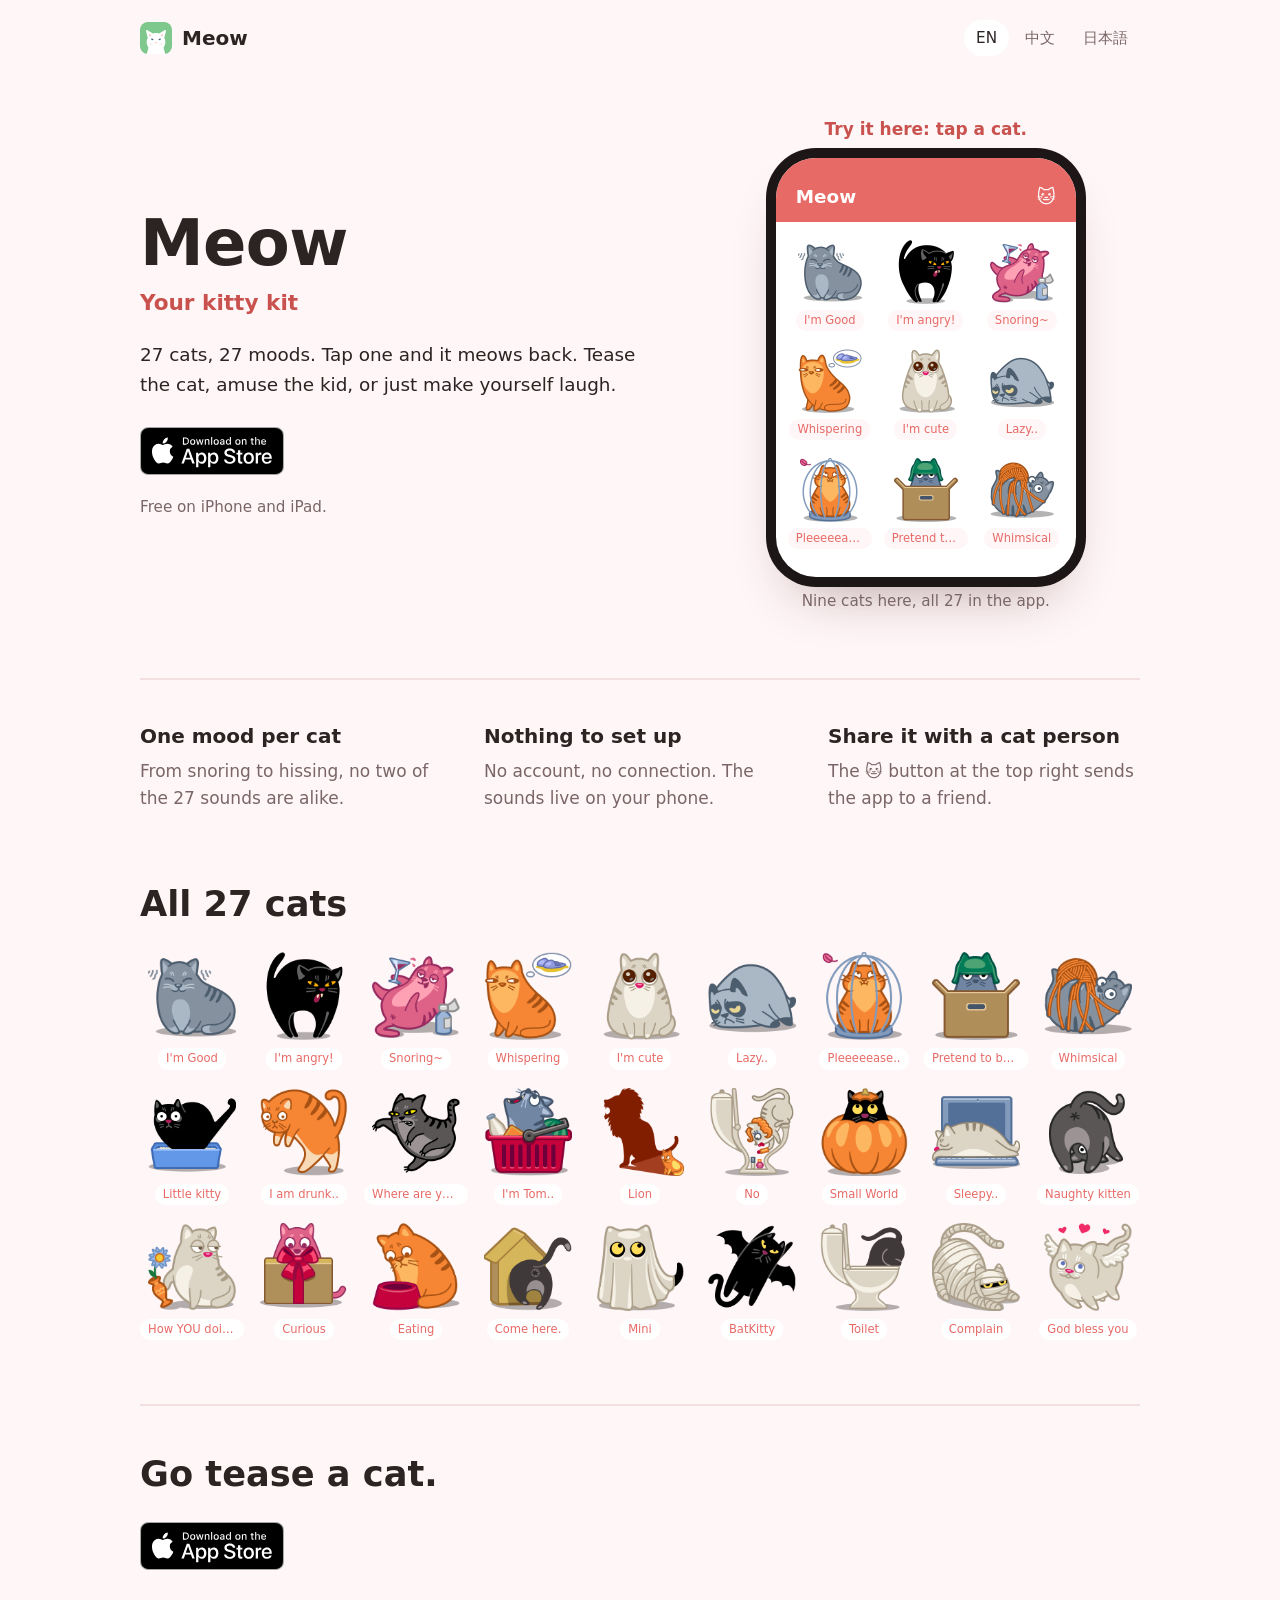
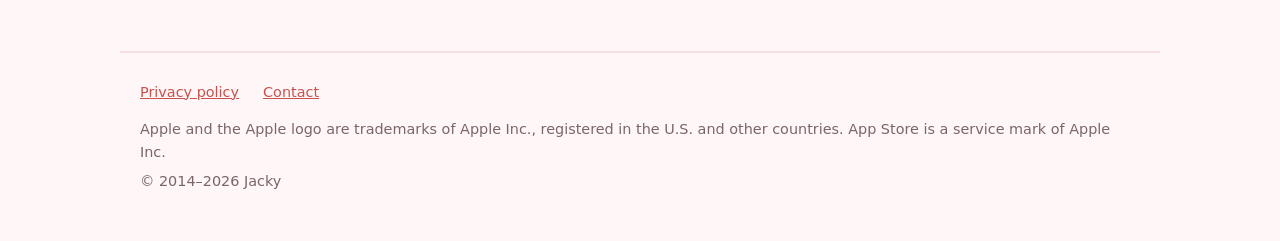
==== hosting/public/index.html @ c58f7b52 "Add the meow.jacky.jp website with app-ads.txt and privacy policy AdMob reads the developer website " ====
<!doctype html>
<html lang="en">
<head>
<meta charset="utf-8">
<meta name="viewport" content="width=device-width, initial-scale=1">
<title>Meow · 27 cat sounds, one tap away</title>
<meta name="description" content="Meow is a cat-sound app for iPhone and iPad: 27 cats, 27 moods, each one meows when you tap it. Tease your cat or amuse the kids. Free download.">
<link rel="canonical" href="https://meow.jacky.jp/">
<link rel="alternate" hreflang="zh-Hans" href="https://meow.jacky.jp/zh.html"><link rel="alternate" hreflang="en" href="https://meow.jacky.jp/"><link rel="alternate" hreflang="ja" href="https://meow.jacky.jp/ja.html"><link rel="alternate" hreflang="x-default" href="https://meow.jacky.jp/">
<meta property="og:title" content="Meow · 27 cat sounds, one tap away">
<meta property="og:description" content="Meow is a cat-sound app for iPhone and iPad: 27 cats, 27 moods, each one meows when you tap it. Tease your cat or amuse the kids. Free download.">
<meta property="og:image" content="https://meow.jacky.jp/assets/icon.png">
<link rel="icon" href="assets/icon.png">
<link rel="apple-touch-icon" href="assets/icon.png">
<link rel="stylesheet" href="style.css">
</head>
<body>
<header class="top wrap">
<a class="wordmark" href="./"><img src="assets/icon.png" alt="" width="32" height="32">Meow</a>
<nav class="langs" aria-label="Language"><a href="./" lang="en" aria-current="page">EN</a><a href="zh.html" lang="zh-Hans">中文</a><a href="ja.html" lang="ja">日本語</a></nav>
</header>
<main class="wrap">
<section class="hero">
<div class="pitch">
<h1>Meow</h1>
<p class="tagline">Your kitty kit</p>
<p class="lede">27 cats, 27 moods. Tap one and it meows back. Tease the cat, amuse the kid, or just make yourself laugh.</p>
<a class="badge" href="https://apps.apple.com/app/id826362662"><img src="assets/badges/app-store-en.svg" alt="Download on the App Store" width="120" height="40"></a>
<p class="note">Free on iPhone and iPad.</p>
</div>
<div class="demo">
<p class="hint">Try it here: tap a cat.</p>
<div class="phone" role="group" aria-label="Try it">
<div class="bar"><span>Meow</span><span aria-hidden="true">🐱</span></div>
<div class="screen"><button class="cat" type="button" data-sound="assets/sounds/m_001.mp3"><img src="assets/cats/c01.png" alt="" width="64" height="64"><span class="pill">I&#x27;m Good</span></button><button class="cat" type="button" data-sound="assets/sounds/m_002.mp3"><img src="assets/cats/c02.png" alt="" width="64" height="64"><span class="pill">I&#x27;m angry!</span></button><button class="cat" type="button" data-sound="assets/sounds/m_003.mp3"><img src="assets/cats/c03.png" alt="" width="64" height="64"><span class="pill">Snoring~</span></button><button class="cat" type="button" data-sound="assets/sounds/m_004.mp3"><img src="assets/cats/c04.png" alt="" width="64" height="64"><span class="pill">Whispering</span></button><button class="cat" type="button" data-sound="assets/sounds/m_005.mp3"><img src="assets/cats/c05.png" alt="" width="64" height="64"><span class="pill">I&#x27;m cute</span></button><button class="cat" type="button" data-sound="assets/sounds/m_006.mp3"><img src="assets/cats/c06.png" alt="" width="64" height="64"><span class="pill">Lazy..</span></button><button class="cat" type="button" data-sound="assets/sounds/m_007.mp3"><img src="assets/cats/c07.png" alt="" width="64" height="64"><span class="pill">Pleeeeease..</span></button><button class="cat" type="button" data-sound="assets/sounds/m_008.mp3"><img src="assets/cats/c08.png" alt="" width="64" height="64"><span class="pill">Pretend to be cute</span></button><button class="cat" type="button" data-sound="assets/sounds/m_009.mp3"><img src="assets/cats/c09.png" alt="" width="64" height="64"><span class="pill">Whimsical</span></button></div>
</div>
<p class="note">Nine cats here, all 27 in the app.</p>
</div>
</section>
<section class="facts"><div><h2>One mood per cat</h2><p>From snoring to hissing, no two of the 27 sounds are alike.</p></div><div><h2>Nothing to set up</h2><p>No account, no connection. The sounds live on your phone.</p></div><div><h2>Share it with a cat person</h2><p>The 🐱 button at the top right sends the app to a friend.</p></div></section>
<section class="gallery-section">
<h2>All 27 cats</h2>
<ul class="gallery"><li><img src="assets/cats/c01.png" alt="" width="88" height="88" loading="lazy"><span class="pill">I&#x27;m Good</span></li><li><img src="assets/cats/c02.png" alt="" width="88" height="88" loading="lazy"><span class="pill">I&#x27;m angry!</span></li><li><img src="assets/cats/c03.png" alt="" width="88" height="88" loading="lazy"><span class="pill">Snoring~</span></li><li><img src="assets/cats/c04.png" alt="" width="88" height="88" loading="lazy"><span class="pill">Whispering</span></li><li><img src="assets/cats/c05.png" alt="" width="88" height="88" loading="lazy"><span class="pill">I&#x27;m cute</span></li><li><img src="assets/cats/c06.png" alt="" width="88" height="88" loading="lazy"><span class="pill">Lazy..</span></li><li><img src="assets/cats/c07.png" alt="" width="88" height="88" loading="lazy"><span class="pill">Pleeeeease..</span></li><li><img src="assets/cats/c08.png" alt="" width="88" height="88" loading="lazy"><span class="pill">Pretend to be cute</span></li><li><img src="assets/cats/c09.png" alt="" width="88" height="88" loading="lazy"><span class="pill">Whimsical</span></li><li><img src="assets/cats/c10.png" alt="" width="88" height="88" loading="lazy"><span class="pill">Little kitty</span></li><li><img src="assets/cats/c11.png" alt="" width="88" height="88" loading="lazy"><span class="pill">I am drunk..</span></li><li><img src="assets/cats/c12.png" alt="" width="88" height="88" loading="lazy"><span class="pill">Where are you?</span></li><li><img src="assets/cats/c13.png" alt="" width="88" height="88" loading="lazy"><span class="pill">I&#x27;m Tom..</span></li><li><img src="assets/cats/c14.png" alt="" width="88" height="88" loading="lazy"><span class="pill">Lion</span></li><li><img src="assets/cats/c15.png" alt="" width="88" height="88" loading="lazy"><span class="pill">No</span></li><li><img src="assets/cats/c16.png" alt="" width="88" height="88" loading="lazy"><span class="pill">Small World</span></li><li><img src="assets/cats/c17.png" alt="" width="88" height="88" loading="lazy"><span class="pill">Sleepy..</span></li><li><img src="assets/cats/c18.png" alt="" width="88" height="88" loading="lazy"><span class="pill">Naughty kitten</span></li><li><img src="assets/cats/c19.png" alt="" width="88" height="88" loading="lazy"><span class="pill">How YOU doin&#x27;?</span></li><li><img src="assets/cats/c20.png" alt="" width="88" height="88" loading="lazy"><span class="pill">Curious</span></li><li><img src="assets/cats/c21.png" alt="" width="88" height="88" loading="lazy"><span class="pill">Eating</span></li><li><img src="assets/cats/c22.png" alt="" width="88" height="88" loading="lazy"><span class="pill">Come here.</span></li><li><img src="assets/cats/c23.png" alt="" width="88" height="88" loading="lazy"><span class="pill">Mini</span></li><li><img src="assets/cats/c24.png" alt="" width="88" height="88" loading="lazy"><span class="pill">BatKitty</span></li><li><img src="assets/cats/c25.png" alt="" width="88" height="88" loading="lazy"><span class="pill">Toilet</span></li><li><img src="assets/cats/c26.png" alt="" width="88" height="88" loading="lazy"><span class="pill">Complain</span></li><li><img src="assets/cats/c27.png" alt="" width="88" height="88" loading="lazy"><span class="pill">God bless you</span></li></ul>
</section>
<section class="closing">
<h2>Go tease a cat.</h2>
<a class="badge" href="https://apps.apple.com/app/id826362662"><img src="assets/badges/app-store-en.svg" alt="Download on the App Store" width="120" height="40"></a>
</section>
</main>
<footer class="foot wrap">
<div class="foot-links"><a href="privacy/">Privacy policy</a><a href="mailto:newbdez33@gmail.com">Contact</a></div>
<p class="legal">Apple and the Apple logo are trademarks of Apple Inc., registered in the U.S. and other countries. App Store is a service mark of Apple Inc.</p>
<p class="legal">© 2014–2026 Jacky</p>
</footer>
<script>
(function () {
  var players = {};
  var current = null;
  function stop() {
    if (!current) return;
    current.audio.pause();
    current.audio.currentTime = 0;
    current.button.classList.remove('is-playing');
    current = null;
  }
  document.querySelectorAll('.demo .cat').forEach(function (button) {
    button.addEventListener('click', function () {
      var src = button.getAttribute('data-sound');
      var wasPlaying = current && current.button === button;
      stop();
      if (wasPlaying) return;
      var audio = players[src];
      if (!audio) {
        audio = new Audio(src);
        audio.addEventListener('ended', stop);
        players[src] = audio;
      }
      current = { audio: audio, button: button };
      button.classList.add('is-playing');
      audio.play().catch(stop);
    });
  });
})();
</script>
</body>
</html>
---- hosting/public/style.css ----
:root {
  --coral: #e76a66;
  --coral-deep: #c9524e;
  --blush: #fff6f7;
  --butter: #ffffe0;
  --ink: #2c2323;
  --ink-soft: #7a6668;
  --paper: #ffffff;
  --line: #f3dfe0;
  --frame: #1d1616;
  --font: ui-rounded, "Hiragino Maru Gothic ProN", "Yuanti SC", "PingFang SC", "Hiragino Sans", "Microsoft YaHei", "Noto Sans CJK SC", "Noto Sans CJK JP", system-ui, sans-serif;
  color-scheme: light;
}
html[lang="zh-Hans"] {
  --font: ui-rounded, "Yuanti SC", "Hiragino Maru Gothic ProN", "PingFang SC", "Microsoft YaHei", "Noto Sans CJK SC", system-ui, sans-serif;
}

* { box-sizing: border-box; }
html { -webkit-text-size-adjust: 100%; }
body {
  margin: 0;
  background: var(--blush);
  color: var(--ink);
  font-family: var(--font);
  font-size: 17px;
  line-height: 1.6;
}
img { display: block; max-width: 100%; }
a { color: var(--coral-deep); }
:focus-visible { outline: 3px solid var(--coral); outline-offset: 3px; border-radius: 6px; }
.wrap { max-width: 1040px; margin: 0 auto; padding-left: 20px; padding-right: 20px; }

.top { display: flex; align-items: center; justify-content: space-between; gap: 16px; padding-top: 20px; padding-bottom: 20px; }
.wordmark { display: inline-flex; align-items: center; gap: 10px; font-weight: 700; font-size: 1.25rem; color: var(--ink); text-decoration: none; }
.wordmark img { width: 32px; height: 32px; border-radius: 8px; }
.langs { display: flex; gap: 4px; }
.langs a { padding: 6px 12px; border-radius: 999px; text-decoration: none; color: var(--ink-soft); font-size: .95rem; }
.langs a[aria-current="page"] { background: var(--paper); color: var(--ink); }

.hero {
  display: grid;
  grid-template-columns: minmax(0, 1.1fr) minmax(0, .9fr);
  gap: 48px;
  align-items: center;
  padding: 40px 0 64px;
}
h1 { font-size: clamp(2.6rem, 6vw, 4rem); line-height: 1.05; margin: 0 0 8px; letter-spacing: -.01em; }
.tagline { font-size: 1.35rem; font-weight: 700; color: var(--coral-deep); margin: 0 0 20px; }
.lede { font-size: 1.15rem; max-width: 30em; margin: 0 0 28px; }
.badge { display: inline-block; }
.badge img { height: 48px; width: auto; }
.note { color: var(--ink-soft); font-size: .95rem; margin: 12px 0 0; }

.demo { display: flex; flex-direction: column; align-items: center; text-align: center; }
.hint { margin: 0 0 14px; font-weight: 700; color: var(--coral-deep); }
.phone {
  width: 300px;
  max-width: 100%;
  border-radius: 40px;
  background: var(--paper);
  box-shadow: 0 0 0 10px var(--frame), 0 30px 60px -24px rgba(62, 20, 20, .45);
  overflow: hidden;
}
.bar {
  display: flex;
  align-items: center;
  justify-content: space-between;
  height: 64px;
  padding: 14px 20px 0;
  background: var(--coral);
  color: #fff;
  font-weight: 700;
  font-size: 1.15rem;
}
.screen { display: grid; grid-template-columns: repeat(3, 1fr); gap: 4px; padding: 10px 8px 22px; }
.cat {
  appearance: none;
  border: 0;
  background: transparent;
  border-radius: 22px;
  padding: 8px 4px 6px;
  font: inherit;
  color: inherit;
  cursor: pointer;
  display: flex;
  flex-direction: column;
  align-items: center;
  gap: 6px;
  min-width: 0;
}
.cat img { width: 64px; height: 64px; }
.pill {
  display: inline-block;
  max-width: 100%;
  padding: 2px 8px;
  border-radius: 10px;
  background: var(--blush);
  color: var(--coral);
  font-size: .72rem;
  line-height: 1.5;
  white-space: nowrap;
  overflow: hidden;
  text-overflow: ellipsis;
}
.cat.is-playing, .cat:active { background: var(--butter); }
@media (prefers-reduced-motion: no-preference) {
  .cat { transition: transform .12s ease-out; }
  .cat:active { transform: scale(.94); }
}

.facts {
  display: grid;
  grid-template-columns: repeat(3, 1fr);
  gap: 32px;
  padding: 40px 0 64px;
  border-top: 2px solid var(--line);
}
.facts h2 { font-size: 1.25rem; margin: 0 0 6px; }
.facts p { margin: 0; color: var(--ink-soft); }

.gallery-section h2, .closing h2 { font-size: clamp(1.6rem, 3.5vw, 2.2rem); margin: 0 0 20px; }
.gallery {
  list-style: none;
  margin: 0;
  padding: 0 0 64px;
  display: grid;
  grid-template-columns: repeat(auto-fill, minmax(100px, 1fr));
  gap: 18px 8px;
}
.gallery li { display: flex; flex-direction: column; align-items: center; gap: 8px; text-align: center; min-width: 0; }
.gallery img { width: 88px; height: 88px; }
.gallery .pill { background: var(--paper); }

.closing { padding: 40px 0 72px; border-top: 2px solid var(--line); }

.foot { padding-top: 28px; padding-bottom: 48px; border-top: 2px solid var(--line); color: var(--ink-soft); font-size: .9rem; }
.foot-links { display: flex; flex-wrap: wrap; gap: 24px; margin-bottom: 14px; }
.legal { margin: 6px 0 0; }

.doc { max-width: 68ch; padding-top: 16px; padding-bottom: 72px; }
.doc h1 { font-size: 2.2rem; margin: 8px 0 24px; }
.doc h2 { font-size: 1.3rem; margin: 36px 0 10px; }
.doc .meta { color: var(--ink-soft); margin: 0; }
.doc p { margin: 0 0 14px; }

@media (max-width: 820px) {
  .hero { grid-template-columns: 1fr; gap: 36px; padding: 24px 0 48px; }
  .facts { grid-template-columns: 1fr; gap: 22px; }
}
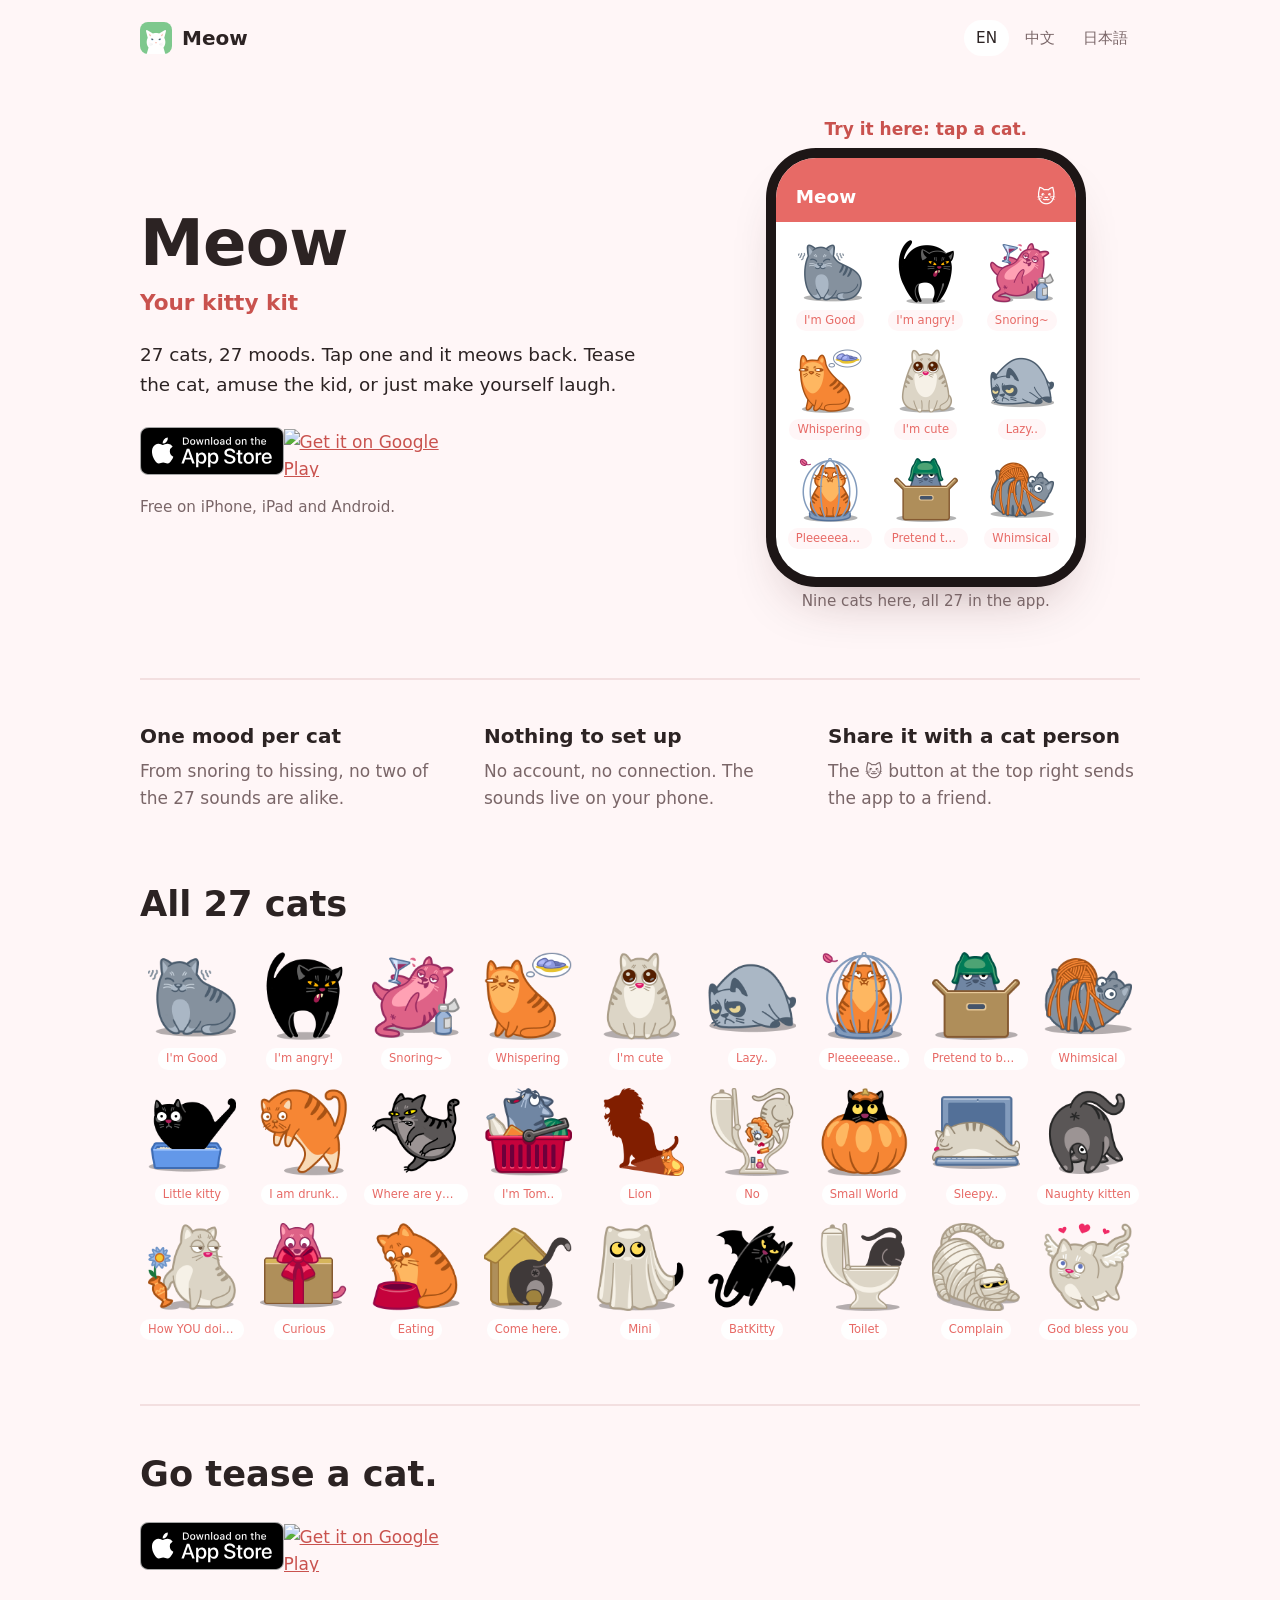
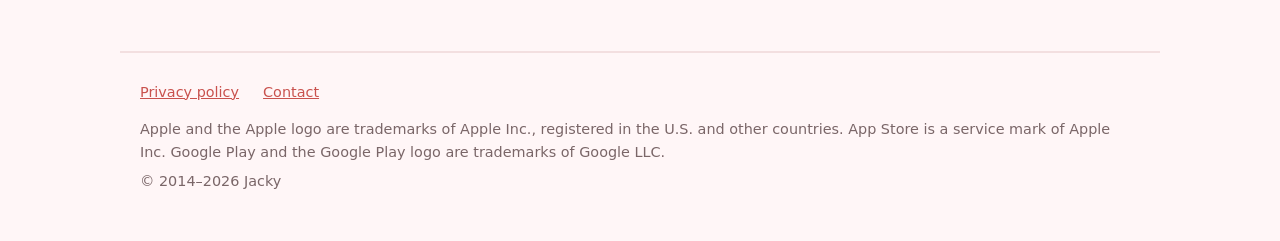
==== commit 147e7c3e: "Add the Google Play badge to the website" ====
--- a/hosting/public/index.html
+++ b/hosting/public/index.html
@@ -4,11 +4,11 @@
 <meta charset="utf-8">
 <meta name="viewport" content="width=device-width, initial-scale=1">
 <title>Meow · 27 cat sounds, one tap away</title>
-<meta name="description" content="Meow is a cat-sound app for iPhone and iPad: 27 cats, 27 moods, each one meows when you tap it. Tease your cat or amuse the kids. Free download.">
+<meta name="description" content="Meow is a cat-sound app for iPhone, iPad and Android: 27 cats, 27 moods, each one meows when you tap it. Tease your cat or amuse the kids. Free download.">
 <link rel="canonical" href="https://meow.jacky.jp/">
 <link rel="alternate" hreflang="zh-Hans" href="https://meow.jacky.jp/zh.html"><link rel="alternate" hreflang="en" href="https://meow.jacky.jp/"><link rel="alternate" hreflang="ja" href="https://meow.jacky.jp/ja.html"><link rel="alternate" hreflang="x-default" href="https://meow.jacky.jp/">
 <meta property="og:title" content="Meow · 27 cat sounds, one tap away">
-<meta property="og:description" content="Meow is a cat-sound app for iPhone and iPad: 27 cats, 27 moods, each one meows when you tap it. Tease your cat or amuse the kids. Free download.">
+<meta property="og:description" content="Meow is a cat-sound app for iPhone, iPad and Android: 27 cats, 27 moods, each one meows when you tap it. Tease your cat or amuse the kids. Free download.">
 <meta property="og:image" content="https://meow.jacky.jp/assets/icon.png">
 <link rel="icon" href="assets/icon.png">
 <link rel="apple-touch-icon" href="assets/icon.png">
@@ -25,8 +25,8 @@
 <h1>Meow</h1>
 <p class="tagline">Your kitty kit</p>
 <p class="lede">27 cats, 27 moods. Tap one and it meows back. Tease the cat, amuse the kid, or just make yourself laugh.</p>
-<a class="badge" href="https://apps.apple.com/app/id826362662"><img src="assets/badges/app-store-en.svg" alt="Download on the App Store" width="120" height="40"></a>
-<p class="note">Free on iPhone and iPad.</p>
+<a class="badge" href="https://apps.apple.com/app/id826362662"><img src="assets/badges/app-store-en.svg" alt="Download on the App Store" width="120" height="40"></a><a class="badge" href="https://play.google.com/store/apps/details?id=jp.jacky.meow"><img src="assets/badges/google-play-en.png" alt="Get it on Google Play" width="135" height="40"></a>
+<p class="note">Free on iPhone, iPad and Android.</p>
 </div>
 <div class="demo">
 <p class="hint">Try it here: tap a cat.</p>
@@ -44,12 +44,12 @@
 </section>
 <section class="closing">
 <h2>Go tease a cat.</h2>
-<a class="badge" href="https://apps.apple.com/app/id826362662"><img src="assets/badges/app-store-en.svg" alt="Download on the App Store" width="120" height="40"></a>
+<a class="badge" href="https://apps.apple.com/app/id826362662"><img src="assets/badges/app-store-en.svg" alt="Download on the App Store" width="120" height="40"></a><a class="badge" href="https://play.google.com/store/apps/details?id=jp.jacky.meow"><img src="assets/badges/google-play-en.png" alt="Get it on Google Play" width="135" height="40"></a>
 </section>
 </main>
 <footer class="foot wrap">
 <div class="foot-links"><a href="privacy/">Privacy policy</a><a href="mailto:newbdez33@gmail.com">Contact</a></div>
-<p class="legal">Apple and the Apple logo are trademarks of Apple Inc., registered in the U.S. and other countries. App Store is a service mark of Apple Inc.</p>
+<p class="legal">Apple and the Apple logo are trademarks of Apple Inc., registered in the U.S. and other countries. App Store is a service mark of Apple Inc. Google Play and the Google Play logo are trademarks of Google LLC.</p>
 <p class="legal">© 2014–2026 Jacky</p>
 </footer>
 <script>
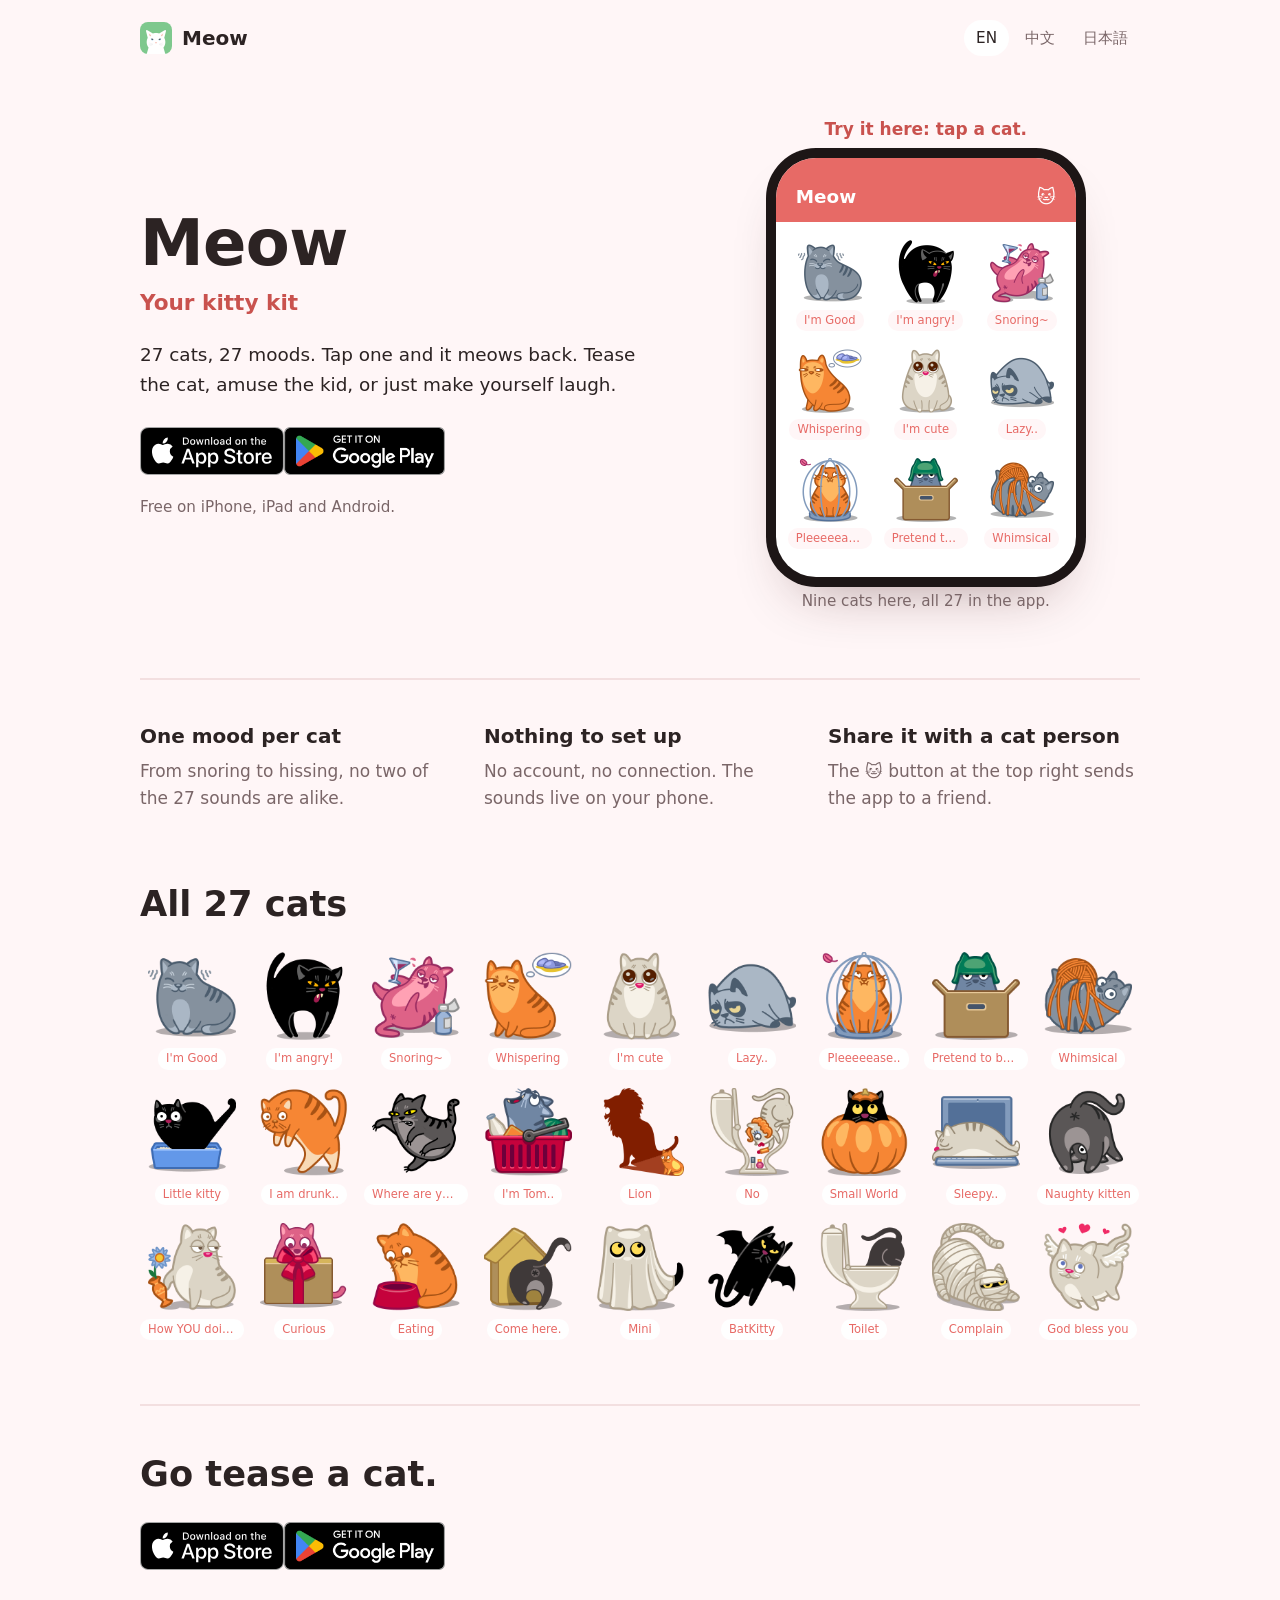
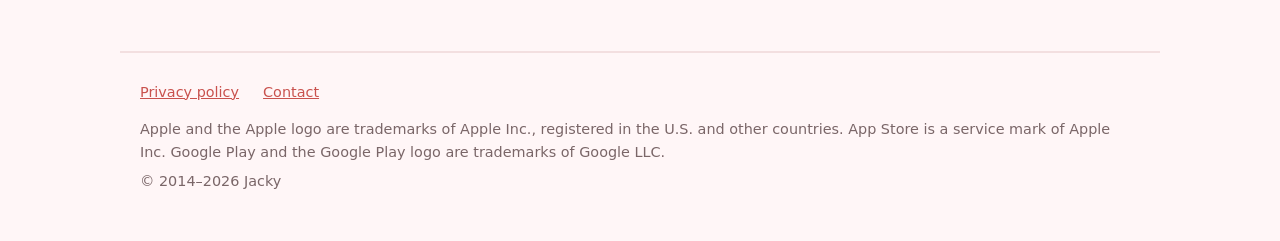
==== commit c5cd9e82: "Trim the Google Play badges to the size of the App Store badge" ====
--- a/hosting/public/index.html
+++ b/hosting/public/index.html
@@ -25,7 +25,7 @@
 <h1>Meow</h1>
 <p class="tagline">Your kitty kit</p>
 <p class="lede">27 cats, 27 moods. Tap one and it meows back. Tease the cat, amuse the kid, or just make yourself laugh.</p>
-<a class="badge" href="https://apps.apple.com/app/id826362662"><img src="assets/badges/app-store-en.svg" alt="Download on the App Store" width="120" height="40"></a><a class="badge" href="https://play.google.com/store/apps/details?id=jp.jacky.meow"><img src="assets/badges/google-play-en.png" alt="Get it on Google Play" width="135" height="40"></a>
+<a class="badge" href="https://apps.apple.com/app/id826362662"><img src="assets/badges/app-store-en.svg" alt="Download on the App Store" width="120" height="40"></a><a class="badge" href="https://play.google.com/store/apps/details?id=jp.jacky.meow"><img src="assets/badges/google-play-en.png" alt="Get it on Google Play" width="134" height="40"></a>
 <p class="note">Free on iPhone, iPad and Android.</p>
 </div>
 <div class="demo">
@@ -44,7 +44,7 @@
 </section>
 <section class="closing">
 <h2>Go tease a cat.</h2>
-<a class="badge" href="https://apps.apple.com/app/id826362662"><img src="assets/badges/app-store-en.svg" alt="Download on the App Store" width="120" height="40"></a><a class="badge" href="https://play.google.com/store/apps/details?id=jp.jacky.meow"><img src="assets/badges/google-play-en.png" alt="Get it on Google Play" width="135" height="40"></a>
+<a class="badge" href="https://apps.apple.com/app/id826362662"><img src="assets/badges/app-store-en.svg" alt="Download on the App Store" width="120" height="40"></a><a class="badge" href="https://play.google.com/store/apps/details?id=jp.jacky.meow"><img src="assets/badges/google-play-en.png" alt="Get it on Google Play" width="134" height="40"></a>
 </section>
 </main>
 <footer class="foot wrap">
